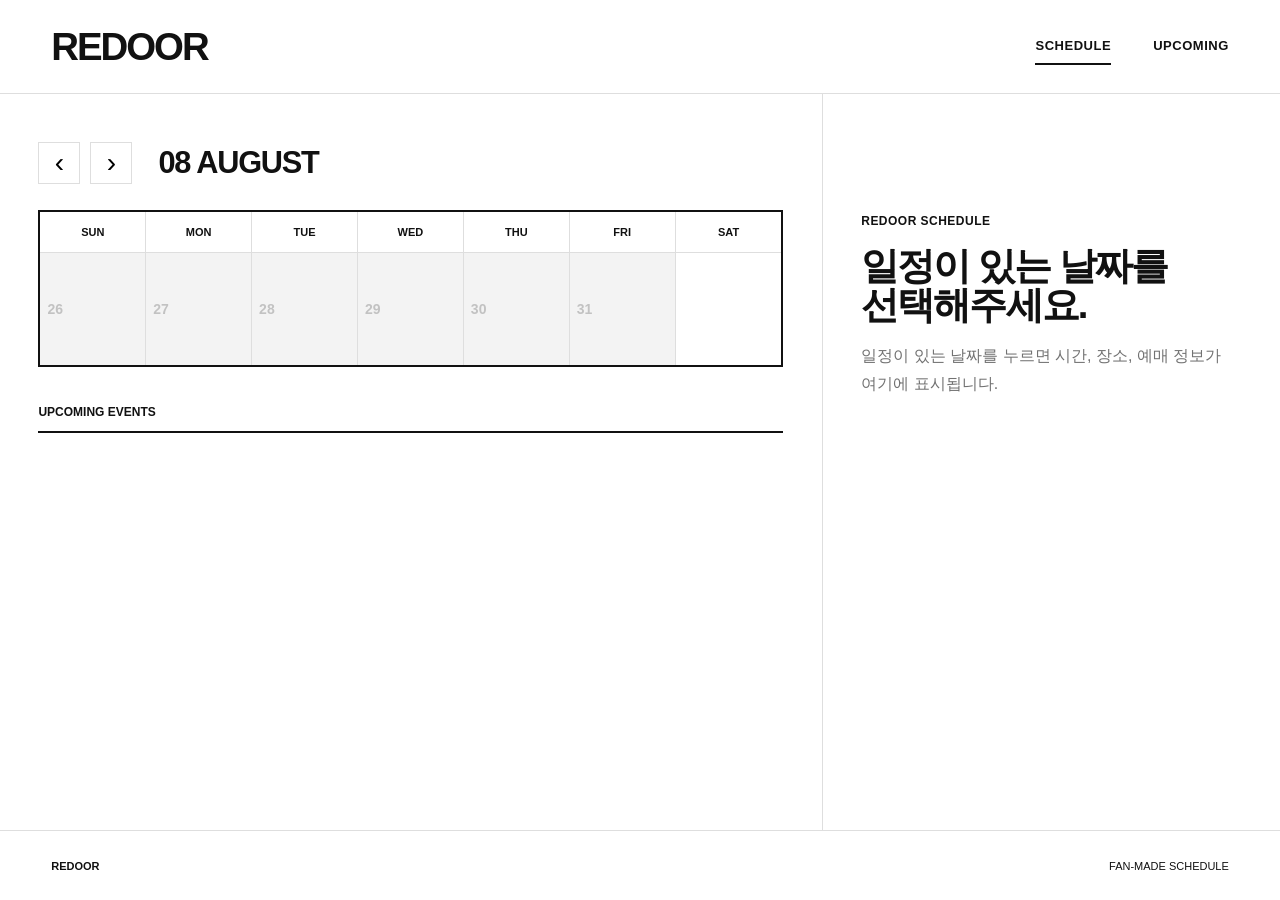
==== index.html @ 94014dc5 "Add files via upload" ====
<!DOCTYPE html>
<html lang="ko">
<head>
  <meta charset="UTF-8" />
  <meta name="viewport" content="width=device-width, initial-scale=1.0" />
  <meta name="description" content="REDOOR schedule calendar" />
  <title>REDOOR Schedule</title>
  <link rel="stylesheet" href="style.css" />
</head>
<body>
  <header class="site-header">
    <a class="brand" href="#" aria-label="REDOOR Schedule 홈">REDOOR</a>
    <nav class="top-nav" aria-label="주요 메뉴">
      <a href="#calendar" class="active">SCHEDULE</a>
      <a href="#upcoming">UPCOMING</a>
    </nav>
  </header>

  <main class="page-shell">
    <section class="calendar-section" id="calendar">
      <div class="calendar-toolbar">
        <div class="month-control">
          <button id="prevMonth" class="icon-button" type="button" aria-label="이전 달">‹</button>
          <button id="nextMonth" class="icon-button" type="button" aria-label="다음 달">›</button>
          <h1 id="monthTitle">AUGUST 2026</h1>
        </div>
      </div>

      <div class="calendar-frame">
        <div class="calendar-grid weekdays" aria-hidden="true">
          <div>SUN</div><div>MON</div><div>TUE</div><div>WED</div>
          <div>THU</div><div>FRI</div><div>SAT</div>
        </div>
        <div id="calendarGrid" class="calendar-grid dates" aria-label="월간 달력"></div>
      </div>

      <section class="upcoming" id="upcoming">
        <div class="section-title">UPCOMING EVENTS</div>
        <div id="upcomingList" class="upcoming-list"></div>
      </section>
    </section>

    <aside id="eventPanel" class="event-panel" aria-live="polite">
      <div class="empty-state">
        <p class="eyebrow">REDOOR SCHEDULE</p>
        <h2>일정이 있는 날짜를 선택해주세요.</h2>
        <p>일정이 있는 날짜를 누르면 시간, 장소, 예매 정보가 여기에 표시됩니다.</p>
      </div>
    </aside>
  </main>

  <footer class="site-footer">
    <strong>REDOOR</strong>
    <span>FAN-MADE SCHEDULE</span>
  </footer>

  <script src="events.js"></script>
  <script src="script.js"></script>
</body>
</html>
---- style.css ----
* {
  box-sizing: border-box;
}

:root {
  --black: #111111;
  --white: #ffffff;
  --inner-line: #dedede;
  --muted: #727272;
  --outside-bg: #f3f3f3;
  --outside-text: #c2c2c2;
  --soft: #f8f8f8;
}

html {
  scroll-behavior: smooth;
}

body {
  margin: 0;
  color: var(--black);
  background: var(--white);
  font-family: Arial, "Pretendard", "Noto Sans KR", sans-serif;
}

button, a {
  font: inherit;
}

.site-header {
  height: 94px;
  padding: 0 4vw;
  border-bottom: 1px solid var(--inner-line);
  display: flex;
  align-items: center;
  justify-content: space-between;
}

.brand {
  color: var(--black);
  text-decoration: none;
  font-size: clamp(28px, 3vw, 44px);
  font-weight: 800;
  letter-spacing: -2px;
}

.top-nav {
  display: flex;
  gap: 42px;
}

.top-nav a {
  color: var(--black);
  text-decoration: none;
  font-size: 13px;
  font-weight: 700;
  letter-spacing: .04em;
  padding: 10px 0;
}

.top-nav a.active {
  border-bottom: 2px solid var(--black);
}

.page-shell {
  min-height: calc(100vh - 164px);
  display: grid;
  grid-template-columns: minmax(0, 1.8fr) minmax(360px, 1fr);
}

.calendar-section {
  padding: 48px 3vw 58px;
  border-right: 1px solid var(--inner-line);
}

.calendar-toolbar {
  display: flex;
  align-items: center;
  justify-content: flex-start;
  gap: 20px;
  margin-bottom: 26px;
}

.month-control {
  display: flex;
  align-items: center;
  gap: 10px;
}

.month-control h1 {
  margin: 0 0 0 16px;
  font-size: clamp(24px, 2.4vw, 36px);
  letter-spacing: -.04em;
}

.icon-button {
  width: 42px;
  height: 42px;
  border: 1px solid var(--inner-line);
  background: var(--white);
  cursor: pointer;
  font-size: 28px;
  line-height: 1;
}

.icon-button:hover {
  background: var(--soft);
}


.calendar-frame {
  border: 2px solid var(--black);
}

.calendar-grid {
  display: grid;
  grid-template-columns: repeat(7, minmax(0, 1fr));
}

.weekdays {
  border-bottom: 1px solid var(--inner-line);
}

.weekdays div {
  padding: 14px 10px;
  text-align: center;
  font-size: 11px;
  font-weight: 800;
}

.weekdays div:not(:last-child) {
  border-right: 1px solid var(--inner-line);
}

.date-cell {
  appearance: none;
  position: relative;
  min-height: 112px;
  padding: 6px 7px;
  border: 0;
  border-right: 1px solid var(--inner-line);
  border-bottom: 1px solid var(--inner-line);
  background: var(--white);
  color: var(--black);
  text-align: left;
  display: block;
}

.date-cell:nth-child(7n) {
  border-right: 0;
}

.date-cell:nth-last-child(-n + 7) {
  border-bottom: 0;
}

.date-cell.other-month {
  color: var(--outside-text);
  background: var(--outside-bg);
}

.date-cell.has-event {
  cursor: pointer;
}

.date-cell.has-event:hover {
  background: var(--soft);
}

.date-cell.selected {
  box-shadow: inset 0 0 0 2px var(--black);
  z-index: 1;
}

.date-number {
  display: block;
  width: auto;
  height: auto;
  margin: 0;
  padding: 0;
  text-align: left;
  font-size: 14px;
  font-weight: 700;
  line-height: 1;
}


.event-title-mini {
  display: block;
  margin-top: 7px;
  padding-right: 2px;
  font-size: 10px;
  font-weight: 700;
  line-height: 1.3;
  word-break: keep-all;
}

.upcoming {
  margin-top: 38px;
}

.section-title {
  padding-bottom: 12px;
  border-bottom: 2px solid var(--black);
  font-size: 12px;
  font-weight: 800;
}

.upcoming-item {
  width: 100%;
  padding: 20px 4px;
  border: 0;
  border-bottom: 1px solid var(--inner-line);
  background: var(--white);
  display: grid;
  grid-template-columns: 105px 1fr auto;
  gap: 20px;
  align-items: center;
  text-align: left;
  cursor: pointer;
}

.upcoming-item:hover {
  background: var(--soft);
}

.upcoming-date {
  font-size: 12px;
  font-weight: 700;
}

.upcoming-title {
  margin-bottom: 5px;
  font-weight: 800;
}

.upcoming-meta,
.upcoming-time {
  color: var(--muted);
  font-size: 12px;
}

.event-panel {
  padding: 48px 3vw;
  min-height: 680px;
}

.empty-state {
  max-width: 470px;
  margin-top: 72px;
}

.eyebrow,
.event-date {
  margin: 0 0 18px;
  font-size: 12px;
  font-weight: 800;
  letter-spacing: .04em;
}

.empty-state h2,
.event-panel h2 {
  margin: 0 0 18px;
  font-size: clamp(30px, 3vw, 48px);
  line-height: 1.02;
  letter-spacing: -.05em;
  word-break: keep-all;
}

.empty-state > p:last-child {
  color: var(--muted);
  line-height: 1.7;
}

.close-button {
  width: 40px;
  height: 40px;
  margin-bottom: 36px;
  border: 1px solid var(--black);
  background: var(--white);
  cursor: pointer;
  font-size: 25px;
}

.event-type {
  display: inline-block;
  margin-bottom: 28px;
  padding: 7px 11px 6px;
  color: var(--white);
  background: var(--black);
  font-size: 10px;
  font-weight: 800;
  letter-spacing: .08em;
}

.detail-list {
  margin-top: 32px;
  border-top: 2px solid var(--black);
}

.detail-row {
  display: grid;
  grid-template-columns: 100px 1fr;
  gap: 22px;
  padding: 20px 0;
  border-bottom: 1px solid var(--inner-line);
}

.detail-label {
  font-size: 12px;
  font-weight: 800;
}

.detail-value {
  line-height: 1.6;
}

.ticket-link {
  display: inline-block;
  padding: 11px 16px;
  color: var(--white);
  background: var(--black);
  text-decoration: none;
  font-size: 12px;
  font-weight: 800;
}

.site-footer {
  min-height: 70px;
  padding: 20px 4vw;
  border-top: 1px solid var(--inner-line);
  display: flex;
  align-items: center;
  justify-content: space-between;
  gap: 20px;
  font-size: 11px;
}

@media (max-width: 980px) {
  .top-nav {
    gap: 20px;
  }

  .page-shell {
    grid-template-columns: 1fr;
  }

  .calendar-section {
    border-right: 0;
  }

  .event-panel {
    border-top: 1px solid var(--inner-line);
    min-height: auto;
  }
}

@media (max-width: 680px) {
  .site-header {
    height: 76px;
  }

  .top-nav a:not(.active) {
    display: none;
  }

  .calendar-section,
  .event-panel {
    padding: 30px 18px 42px;
  }

  .calendar-toolbar {
    align-items: flex-start;
    flex-direction: column;
    margin-bottom: 22px;
  }

  .month-control h1 {
    font-size: 25px;
    margin-left: 6px;
  }

  .date-cell {
    min-height: 76px;
    padding: 5px 6px;
  }

  .date-number {
    width: 26px;
    height: 26px;
    font-size: 12px;
  }

  .event-title-mini {
    display: none;
  }

  .upcoming-item {
    grid-template-columns: 78px 1fr;
    gap: 10px;
  }

  .upcoming-time {
    display: none;
  }

  .detail-row {
    grid-template-columns: 80px 1fr;
  }
}
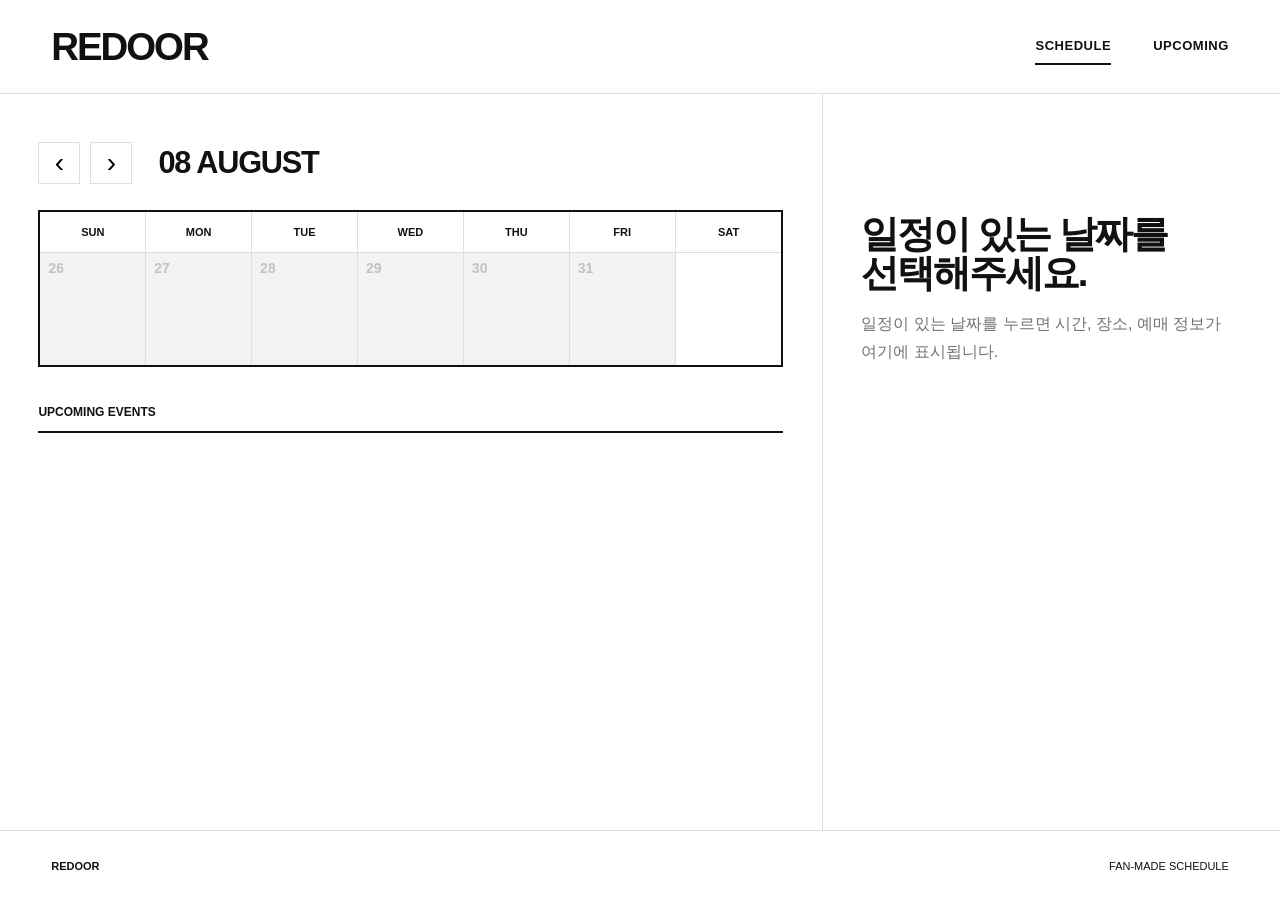
==== commit 75150a7e: "Add files via upload" ====
--- a/index.html
+++ b/index.html
@@ -42,7 +42,6 @@
 
     <aside id="eventPanel" class="event-panel" aria-live="polite">
       <div class="empty-state">
-        <p class="eyebrow">REDOOR SCHEDULE</p>
         <h2>일정이 있는 날짜를 선택해주세요.</h2>
         <p>일정이 있는 날짜를 누르면 시간, 장소, 예매 정보가 여기에 표시됩니다.</p>
       </div>
--- a/style.css
+++ b/style.css
@@ -173,6 +173,9 @@
 }
 
 .date-number {
+  position: absolute;
+  top: 8px;
+  left: 8px;
   display: block;
   width: auto;
   height: auto;
@@ -185,14 +188,32 @@
 }
 
 
+.date-cell.has-event .date-number::after {
+  content: "";
+  display: block;
+  width: 18px;
+  height: 2px;
+  margin-top: 5px;
+  background: var(--black);
+}
+
+
 .event-title-mini {
+  position: absolute;
+  top: 34px;
+  left: 8px;
+  right: 8px;
   display: block;
-  margin-top: 7px;
-  padding-right: 2px;
-  font-size: 10px;
-  font-weight: 700;
+  margin: 0;
+  padding: 0;
+  font-size: 11px;
+  font-weight: 600;
   line-height: 1.3;
   word-break: keep-all;
+  text-align: left;
+  white-space: nowrap;
+  overflow: hidden;
+  text-overflow: ellipsis;
 }
 
 .upcoming {
@@ -386,25 +407,22 @@
   }
 
   .date-number {
-    width: 26px;
-    height: 26px;
-    font-size: 12px;
-  }
-
-  .event-title-mini {
-    display: none;
-  }
-
-  .upcoming-item {
-    grid-template-columns: 78px 1fr;
-    gap: 10px;
-  }
-
-  .upcoming-time {
-    display: none;
-  }
-
-  .detail-row {
-    grid-template-columns: 80px 1fr;
-  }
-}
+  position: absolute;
+  top: 8px;
+  left: 8px;
+  display: block;
+  width: auto;
+  height: auto;
+  margin: 0;
+  padding: 0;
+  text-align: left;
+  font-size: 14px;
+  font-weight: 700;
+  line-height: 1;
+
+  .date-cell.has-event .date-number::after {
+    width: 14px;
+    height: 2px;
+    margin-top: 4px;
+  }
+}
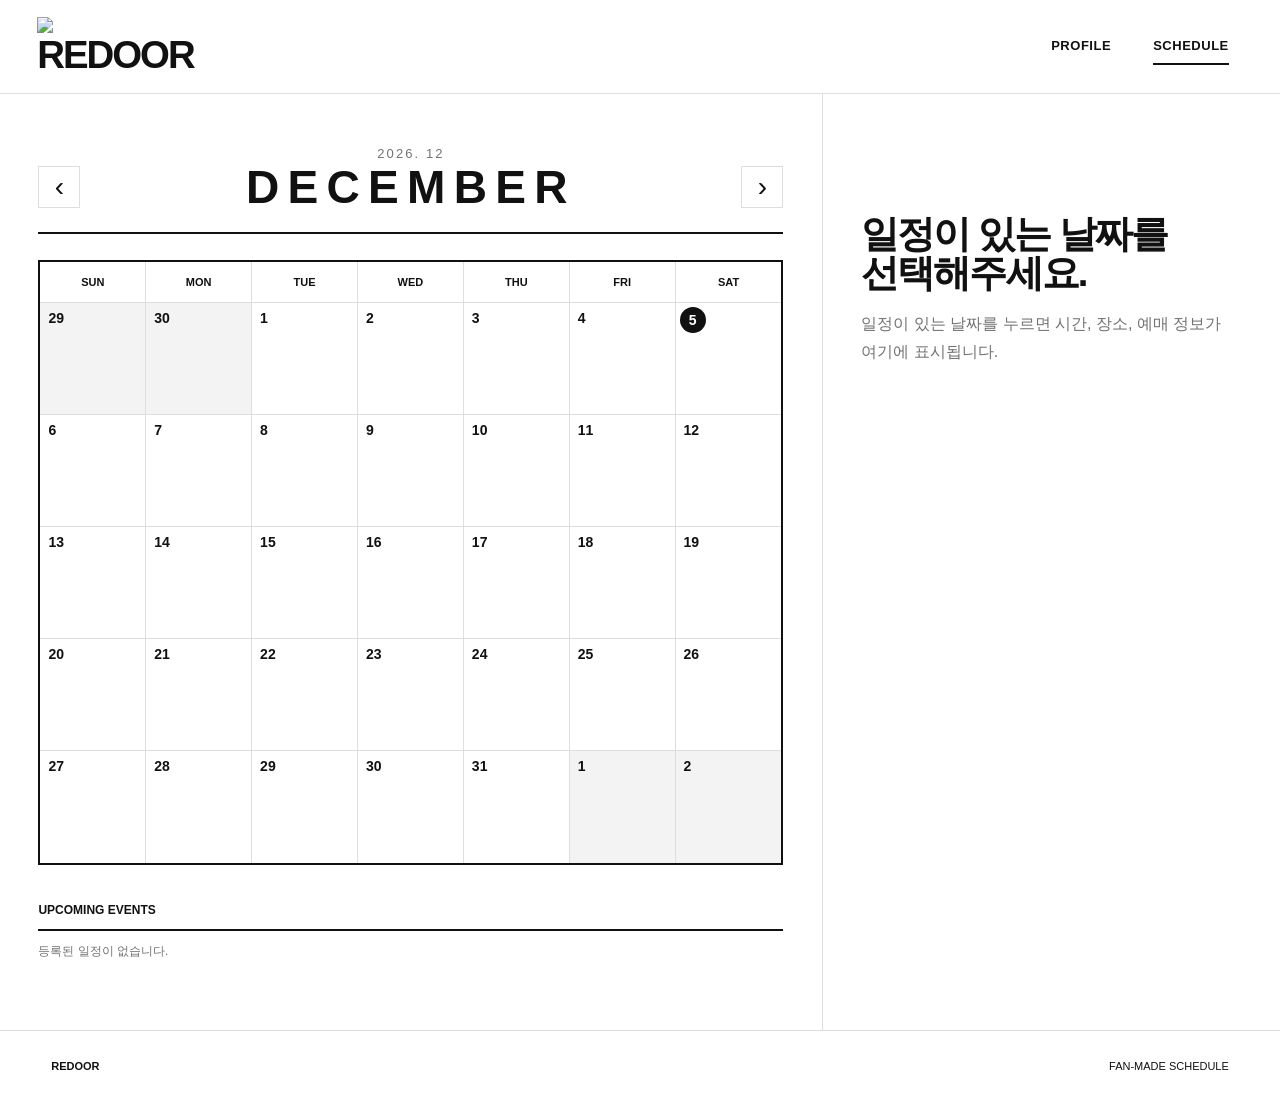
==== commit f64825b3: "Add files via upload" ====
--- a/index.html
+++ b/index.html
@@ -9,10 +9,12 @@
 </head>
 <body>
   <header class="site-header">
-    <a class="brand" href="#" aria-label="REDOOR Schedule 홈">REDOOR</a>
+    <a class="brand" href="#" aria-label="REDOOR Schedule 홈">
+  <img src="IMG_5259.jpeg" alt="REDOOR" class="brand-logo">
+</a>
     <nav class="top-nav" aria-label="주요 메뉴">
+      <a href="profile.html">PROFILE</a>
       <a href="#calendar" class="active">SCHEDULE</a>
-      <a href="#upcoming">UPCOMING</a>
     </nav>
   </header>
 
@@ -21,8 +23,11 @@
       <div class="calendar-toolbar">
         <div class="month-control">
           <button id="prevMonth" class="icon-button" type="button" aria-label="이전 달">‹</button>
+          <div class="month-heading" aria-live="polite">
+            <div id="monthYear" class="month-year">2026. 07</div>
+            <h1 id="monthTitle">JULY</h1>
+          </div>
           <button id="nextMonth" class="icon-button" type="button" aria-label="다음 달">›</button>
-          <h1 id="monthTitle">AUGUST 2026</h1>
         </div>
       </div>
 
--- a/style.css
+++ b/style.css
@@ -23,7 +23,8 @@
   font-family: Arial, "Pretendard", "Noto Sans KR", sans-serif;
 }
 
-button, a {
+button,
+a {
   font: inherit;
 }
 
@@ -44,6 +45,15 @@
   letter-spacing: -2px;
 }
 
+.brand-logo {
+  display: block;
+  width: 165px;
+  max-width: 165px;
+  height: auto;
+  margin-left: -14px;
+  object-fit: contain;
+}
+
 .top-nav {
   display: flex;
   gap: 42px;
@@ -54,7 +64,7 @@
   text-decoration: none;
   font-size: 13px;
   font-weight: 700;
-  letter-spacing: .04em;
+  letter-spacing: 0.04em;
   padding: 10px 0;
 }
 
@@ -90,7 +100,7 @@
 .month-control h1 {
   margin: 0 0 0 16px;
   font-size: clamp(24px, 2.4vw, 36px);
-  letter-spacing: -.04em;
+  letter-spacing: -0.04em;
 }
 
 .icon-button {
@@ -98,6 +108,9 @@
   height: 42px;
   border: 1px solid var(--inner-line);
   background: var(--white);
+  color: var(--black);
+  -webkit-appearance: none;
+  appearance: none;
   cursor: pointer;
   font-size: 28px;
   line-height: 1;
@@ -106,7 +119,6 @@
 .icon-button:hover {
   background: var(--soft);
 }
-
 
 .calendar-frame {
   border: 2px solid var(--black);
@@ -133,6 +145,7 @@
 }
 
 .date-cell {
+  -webkit-appearance: none;
   appearance: none;
   position: relative;
   min-height: 112px;
@@ -187,28 +200,57 @@
   line-height: 1;
 }
 
-
 .date-cell.has-event .date-number::after {
   content: "";
   display: block;
-  width: 18px;
+  width: 17px;
   height: 2px;
-  margin-top: 5px;
+  margin-top: 2px;
   background: var(--black);
 }
 
-
-.event-title-mini {
+.date-cell.has-event .date-number.single-digit::after {
+  width: 13px;
+  margin-left: -2px;
+}
+
+.today .date-number {
+  width: 26px;
+  height: 26px;
+  border-radius: 50%;
+  background: var(--black);
+  color: var(--white) !important;
+  -webkit-text-fill-color: var(--white) !important;
+  display: flex;
+  align-items: center;
+  justify-content: center;
+  top: 4px;
+  left: 4px;
+  z-index: 2;
+}
+
+.event-title-list {
   position: absolute;
   top: 34px;
   left: 8px;
   right: 8px;
+  display: flex;
+  flex-direction: column;
+  gap: 3px;
+  margin: 0;
+  padding: 0;
+  text-align: left;
+  overflow: hidden;
+}
+
+.event-title-mini {
   display: block;
+  min-width: 0;
   margin: 0;
   padding: 0;
   font-size: 11px;
   font-weight: 600;
-  line-height: 1.3;
+  line-height: 1.25;
   word-break: keep-all;
   text-align: left;
   white-space: nowrap;
@@ -233,6 +275,9 @@
   border: 0;
   border-bottom: 1px solid var(--inner-line);
   background: var(--white);
+  color: var(--black);
+  -webkit-appearance: none;
+  appearance: none;
   display: grid;
   grid-template-columns: 105px 1fr auto;
   gap: 20px;
@@ -264,6 +309,12 @@
 .event-panel {
   padding: 48px 3vw;
   min-height: 680px;
+  overflow: hidden;
+}
+
+.event-panel img {
+  max-width: 100%;
+  height: auto;
 }
 
 .empty-state {
@@ -274,9 +325,9 @@
 .eyebrow,
 .event-date {
   margin: 0 0 18px;
-  font-size: 12px;
+  font-size: 24px;
   font-weight: 800;
-  letter-spacing: .04em;
+  letter-spacing: 0.02em;
 }
 
 .empty-state h2,
@@ -284,7 +335,7 @@
   margin: 0 0 18px;
   font-size: clamp(30px, 3vw, 48px);
   line-height: 1.02;
-  letter-spacing: -.05em;
+  letter-spacing: -0.05em;
   word-break: keep-all;
 }
 
@@ -299,6 +350,9 @@
   margin-bottom: 36px;
   border: 1px solid var(--black);
   background: var(--white);
+  color: var(--black);
+  -webkit-appearance: none;
+  appearance: none;
   cursor: pointer;
   font-size: 25px;
 }
@@ -311,7 +365,7 @@
   background: var(--black);
   font-size: 10px;
   font-weight: 800;
-  letter-spacing: .08em;
+  letter-spacing: 0.08em;
 }
 
 .detail-list {
@@ -337,13 +391,27 @@
 }
 
 .ticket-link {
-  display: inline-block;
-  padding: 11px 16px;
-  color: var(--white);
-  background: var(--black);
-  text-decoration: none;
-  font-size: 12px;
-  font-weight: 800;
+  display: inline;
+  padding: 0;
+  margin: 0;
+  border: none;
+  border-radius: 0;
+  background: transparent;
+  color: var(--black);
+  text-decoration: underline;
+  text-decoration-thickness: 1px;
+  text-underline-offset: 2px;
+  font-size: inherit;
+  font-weight: 600;
+  transition: opacity 0.2s ease;
+}
+
+.ticket-link:hover {
+  opacity: 0.65;
+}
+
+.ticket-link:visited {
+  color: var(--black);
 }
 
 .site-footer {
@@ -357,6 +425,24 @@
   font-size: 11px;
 }
 
+button,
+button:visited,
+button:active,
+button:focus {
+  color: var(--black);
+  -webkit-text-fill-color: var(--black);
+}
+
+.today .date-number {
+  color: var(--white) !important;
+  -webkit-text-fill-color: var(--white) !important;
+}
+
+.upcoming-item,
+.upcoming-item * {
+  color: inherit;
+}
+
 @media (max-width: 980px) {
   .top-nav {
     gap: 20px;
@@ -371,8 +457,8 @@
   }
 
   .event-panel {
+    min-height: auto;
     border-top: 1px solid var(--inner-line);
-    min-height: auto;
   }
 }
 
@@ -381,8 +467,10 @@
     height: 76px;
   }
 
-  .top-nav a:not(.active) {
-    display: none;
+  .brand-logo {
+    width: 145px;
+    max-width: 145px;
+    margin-left: -10px;
   }
 
   .calendar-section,
@@ -397,8 +485,8 @@
   }
 
   .month-control h1 {
+    margin-left: 6px;
     font-size: 25px;
-    margin-left: 6px;
   }
 
   .date-cell {
@@ -407,22 +495,144 @@
   }
 
   .date-number {
-  position: absolute;
-  top: 8px;
-  left: 8px;
-  display: block;
-  width: auto;
-  height: auto;
-  margin: 0;
-  padding: 0;
-  text-align: left;
-  font-size: 14px;
-  font-weight: 700;
-  line-height: 1;
+    top: 8px;
+    left: 8px;
+    font-size: 14px;
+  }
 
   .date-cell.has-event .date-number::after {
     width: 14px;
     height: 2px;
-    margin-top: 4px;
-  }
-}
+    margin-top: 2px;
+  }
+
+  .event-title-list {
+    top: 29px;
+    left: 6px;
+    right: 6px;
+    gap: 2px;
+  }
+
+  .event-title-mini {
+    font-size: 8px;
+    line-height: 1.15;
+  }
+
+  .upcoming-item {
+    grid-template-columns: 92px 1fr auto;
+    gap: 12px;
+  }
+
+  .detail-row {
+    grid-template-columns: 84px 1fr;
+    gap: 14px;
+  }
+}
+
+
+
+
+/* 월 이동 영역: 화살표를 달력 양 끝선에 맞추고 월 제목은 가운데 */
+.calendar-toolbar {
+  display: block;
+  margin-bottom: 26px;
+}
+
+.month-control {
+  position: relative;
+  width: 100%;
+  min-height: 92px;
+  padding: 0 0 16px;
+  border-bottom: 2px solid var(--black);
+  display: flex;
+  align-items: center;
+  justify-content: center;
+}
+
+.month-heading {
+  display: flex;
+  flex-direction: column;
+  align-items: center;
+  justify-content: center;
+  gap: 4px;
+  line-height: 1;
+}
+
+.month-year {
+  color: var(--muted);
+  font-size: 13px;
+  font-weight: 500;
+  letter-spacing: 0.16em;
+}
+
+.month-heading h1 {
+  margin: 0;
+  text-align: center;
+  font-size: clamp(34px, 3.6vw, 50px);
+  letter-spacing: 0.18em;
+  line-height: 1;
+}
+
+#prevMonth,
+#nextMonth {
+  position: absolute;
+  top: 50%;
+  transform: translateY(-50%);
+}
+
+#prevMonth {
+  left: 0;
+}
+
+#nextMonth {
+  right: 0;
+}
+
+/* 맨 위 REDOOR 로고를 현재 달로 돌아가는 홈 버튼으로 사용 */
+.brand {
+  cursor: pointer;
+}
+
+.brand:focus-visible {
+  outline: 2px solid var(--black);
+  outline-offset: 4px;
+}
+
+@media (max-width: 680px) {
+  .calendar-toolbar {
+    margin-bottom: 22px;
+  }
+
+  .month-control {
+    width: 100%;
+    min-height: 78px;
+    padding-bottom: 13px;
+  }
+
+  .month-heading h1 {
+    margin: 0;
+    font-size: 31px;
+  }
+
+  .month-year {
+    font-size: 11px;
+  }
+}
+
+
+/* 여러 예매처 링크 표시 */
+.ticket-list {
+  display: flex;
+  flex-wrap: wrap;
+  align-items: center;
+  gap: 4px 0;
+}
+
+.ticket-separator {
+  margin: 0 5px;
+  color: var(--muted);
+}
+
+.ticket-text {
+  color: var(--black);
+}
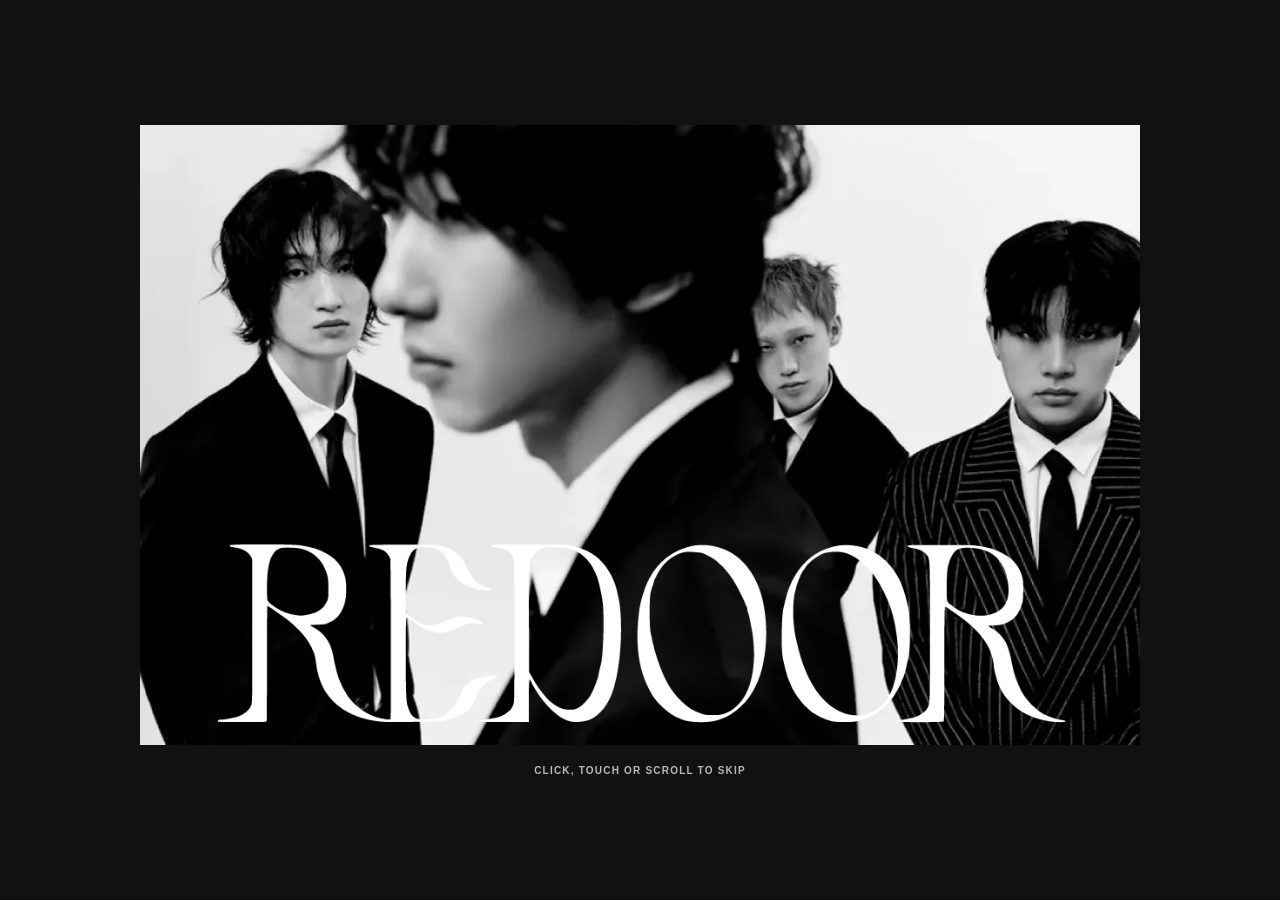
==== commit 7cc764bf: "Add files via upload" ====
--- a/index.html
+++ b/index.html
@@ -3,62 +3,73 @@
 <head>
   <meta charset="UTF-8" />
   <meta name="viewport" content="width=device-width, initial-scale=1.0" />
-  <meta name="description" content="REDOOR schedule calendar" />
-  <title>REDOOR Schedule</title>
-  <link rel="stylesheet" href="style.css" />
+  <meta name="description" content="REDOOR profile" />
+  <title>REDOOR Profile</title>
+  <meta property="og:type" content="website" />
+  <meta property="og:title" content="REDOOR" />
+  <meta property="og:description" content="REDOOR FAN-MADE PAGE" />
+  <meta property="og:url" content="https://band-redoor.github.io/Redoor-page/" />
+  <meta property="og:image" content="https://band-redoor.github.io/Redoor-page/%EC%82%AC%EC%A7%84%2Bredoor.jpg" />
+  <meta property="og:image:alt" content="REDOOR 단체사진" />
+  <meta name="twitter:card" content="summary_large_image" />
+  <link rel="stylesheet" href="profile.css" />
 </head>
 <body>
-  <header class="site-header">
-    <a class="brand" href="#" aria-label="REDOOR Schedule 홈">
-  <img src="IMG_5259.jpeg" alt="REDOOR" class="brand-logo">
-</a>
-    <nav class="top-nav" aria-label="주요 메뉴">
-      <a href="profile.html">PROFILE</a>
-      <a href="#calendar" class="active">SCHEDULE</a>
+  <div id="profileIntro" class="profile-intro" aria-hidden="true">
+    <div class="intro-image">
+      <img src="사진+redoor.jpg" alt="리도어 단체사진" />
+    </div>
+    <p>CLICK, TOUCH OR SCROLL TO SKIP</p>
+  </div>
+
+  <header class="profile-header">
+    <a class="profile-brand" href="index.html" aria-label="REDOOR Profile 홈">
+      <img src="IMG_5259.jpeg" alt="REDOOR" />
+    </a>
+    <nav class="profile-nav" aria-label="주요 메뉴">
+      <a class="active" href="index.html">PROFILE</a>
+      <a href="schedule.html">SCHEDULE</a>
     </nav>
   </header>
 
-  <main class="page-shell">
-    <section class="calendar-section" id="calendar">
-      <div class="calendar-toolbar">
-        <div class="month-control">
-          <button id="prevMonth" class="icon-button" type="button" aria-label="이전 달">‹</button>
-          <div class="month-heading" aria-live="polite">
-            <div id="monthYear" class="month-year">2026. 07</div>
-            <h1 id="monthTitle">JULY</h1>
-          </div>
-          <button id="nextMonth" class="icon-button" type="button" aria-label="다음 달">›</button>
-        </div>
-      </div>
-
-      <div class="calendar-frame">
-        <div class="calendar-grid weekdays" aria-hidden="true">
-          <div>SUN</div><div>MON</div><div>TUE</div><div>WED</div>
-          <div>THU</div><div>FRI</div><div>SAT</div>
-        </div>
-        <div id="calendarGrid" class="calendar-grid dates" aria-label="월간 달력"></div>
-      </div>
-
-      <section class="upcoming" id="upcoming">
-        <div class="section-title">UPCOMING EVENTS</div>
-        <div id="upcomingList" class="upcoming-list"></div>
-      </section>
+  <main class="profile-main">
+    <section class="profile-title-row" aria-labelledby="profileTitle">
+      <h1 id="profileTitle">PROFILE</h1>
     </section>
 
-    <aside id="eventPanel" class="event-panel" aria-live="polite">
-      <div class="empty-state">
-        <h2>일정이 있는 날짜를 선택해주세요.</h2>
-        <p>일정이 있는 날짜를 누르면 시간, 장소, 예매 정보가 여기에 표시됩니다.</p>
-      </div>
-    </aside>
+    <section class="member-grid" aria-label="리도어 멤버">
+      <article class="member-card">
+        <div class="member-photo-frame"><img class="member-photo" src="이등대.jfif" alt="이등대" /></div>
+        <h2>이등대 <span>(보컬)</span></h2>
+        <p>1999. 01. 01</p>
+        <a class="member-instagram" href="https://www.instagram.com/olsm_/" target="_blank" rel="noopener">INSTAGRAM ↗</a>
+      </article>
+      <article class="member-card">
+        <div class="member-photo-frame"><img class="member-photo" src="최승현.jfif" alt="최승현" /></div>
+        <h2>최승현 <span>(기타)</span></h2>
+        <p>1997. 05. 12</p>
+        <a class="member-instagram" href="https://www.instagram.com/_ogam/" target="_blank" rel="noopener">INSTAGRAM ↗</a>
+      </article>
+      <article class="member-card">
+        <div class="member-photo-frame"><img class="member-photo" src="주상욱.jfif" alt="주상욱" /></div>
+        <h2>주상욱 <span>(드럼)</span></h2>
+        <p>1998. 08. 26</p>
+        <a class="member-instagram" href="https://www.instagram.com/joosangug/" target="_blank" rel="noopener">INSTAGRAM ↗</a>
+      </article>
+      <article class="member-card">
+        <div class="member-photo-frame"><img class="member-photo" src="박세웅.jfif" alt="박세웅" /></div>
+        <h2>박세웅 <span>(베이스)</span></h2>
+        <p>1998. 04. 17</p>
+        <a class="member-instagram" href="https://www.instagram.com/basswoong/" target="_blank" rel="noopener">INSTAGRAM ↗</a>
+      </article>
+    </section>
   </main>
 
-  <footer class="site-footer">
+  <footer class="profile-footer">
     <strong>REDOOR</strong>
-    <span>FAN-MADE SCHEDULE</span>
+    <span>FAN-MADE PROFILE</span>
   </footer>
 
-  <script src="events.js"></script>
-  <script src="script.js"></script>
+  <script src="profile.js"></script>
 </body>
 </html>
--- a/profile.css
+++ b/profile.css
@@ -0,0 +1,256 @@
+:root {
+  --black: #111111;
+  --white: #ffffff;
+  --line: #dedede;
+  --muted: #727272;
+  --placeholder: #eeeeee;
+}
+
+* {
+  box-sizing: border-box;
+}
+
+body {
+  margin: 0;
+  color: var(--black);
+  background: var(--white);
+  font-family: Arial, "Pretendard", "Noto Sans KR", sans-serif;
+}
+
+a {
+  color: inherit;
+  text-decoration: none;
+}
+
+.profile-header {
+  height: 94px;
+  padding: 0 4vw;
+  border-bottom: 1px solid var(--line);
+  display: flex;
+  align-items: center;
+  justify-content: space-between;
+}
+
+.profile-brand img {
+  display: block;
+  width: 190px;
+  height: auto;
+  margin-left: -14px;
+}
+
+.profile-nav {
+  display: flex;
+  gap: 42px;
+}
+
+.profile-nav a {
+  padding: 10px 0;
+  border-bottom: 2px solid transparent;
+  font-size: 13px;
+  font-weight: 700;
+  letter-spacing: 0.04em;
+}
+
+.profile-nav a.active {
+  border-bottom-color: var(--black);
+}
+
+.profile-main {
+  min-height: calc(100vh - 164px);
+  padding: 48px 4vw 58px;
+}
+
+.profile-title-row {
+  padding-bottom: 14px;
+  border-bottom: 2px solid var(--black);
+  display: flex;
+  align-items: end;
+  justify-content: space-between;
+}
+
+.profile-title-row h1 {
+  margin: 0;
+  font-size: clamp(32px, 3vw, 36px);
+  line-height: 0.9;
+  letter-spacing: -0.07em;
+}
+
+.member-grid {
+  display: grid;
+  grid-template-columns: repeat(4, minmax(0, 1fr));
+  gap: 28px;
+  padding: 30px 0 38px;
+}
+
+.member-card {
+  min-width: 0;
+}
+
+.member-photo-frame {
+  aspect-ratio: 4 / 5;
+  background: var(--placeholder);
+  overflow: hidden;
+}
+
+.member-photo {
+  display: block;
+  width: 100%;
+  height: 100%;
+  object-fit: cover;
+  transition: transform 320ms ease;
+}
+
+.member-card h2 {
+  margin: 15px 0 7px;
+  font-size: clamp(20px, 2vw, 30px);
+  letter-spacing: -0.05em;
+}
+
+.member-card h2 span {
+  font-size: 0.62em;
+  font-weight: 600;
+  white-space: nowrap;
+}
+
+.member-card p {
+  margin: 0 0 0 5px;
+  color: var(--muted);
+  font-size: 11px;
+  font-weight: 500;
+  letter-spacing: 0.06em;
+}
+
+.member-instagram {
+  display: inline-block;
+  margin-top: 4px;
+  margin-left: 5px;
+  color: var(--muted);
+  font-size: 11px;
+  font-weight: 500;
+  letter-spacing: 0.06em;
+  transition: color 180ms ease;
+}
+
+@media (hover: hover) and (pointer: fine) {
+  .member-card:hover .member-photo {
+    transform: scale(1.025);
+  }
+
+  .member-instagram:hover {
+    color: var(--black);
+  }
+}
+
+.profile-footer {
+  min-height: 70px;
+  padding: 0 4vw;
+  border-top: 1px solid var(--line);
+  display: flex;
+  align-items: center;
+  justify-content: space-between;
+  font-size: 11px;
+  letter-spacing: 0.08em;
+}
+
+.profile-footer strong {
+  font-size: 12px;
+}
+
+.profile-intro {
+  position: fixed;
+  inset: 0;
+  z-index: 10;
+  background: var(--black);
+  color: var(--white);
+  display: flex;
+  flex-direction: column;
+  align-items: center;
+  justify-content: center;
+  gap: 20px;
+  opacity: 1;
+  transition: opacity 900ms cubic-bezier(0.22, 1, 0.36, 1), visibility 0s linear 900ms;
+}
+
+.profile-intro.is-hidden {
+  visibility: hidden;
+  opacity: 0;
+  pointer-events: none;
+}
+
+.intro-image {
+  width: min(82vw, 1000px);
+  height: min(58vw, 620px);
+  background: #2b2b2b;
+  overflow: hidden;
+}
+
+.intro-image img {
+  display: block;
+  width: calc(100% + 3px);
+  height: calc(100% + 3px);
+  max-width: none;
+  object-fit: cover;
+  transform: translate(-3px, -3px);
+}
+
+.profile-intro p {
+  margin: 0;
+  color: #b9b9b9;
+  font-size: 10px;
+  font-weight: 700;
+  letter-spacing: 0.12em;
+}
+
+@media (max-width: 680px) {
+  .profile-header {
+    height: 76px;
+  }
+
+  .profile-brand img {
+    width: 170px;
+    margin-left: -10px;
+  }
+
+  .profile-nav {
+    gap: 18px;
+  }
+
+  .profile-nav a {
+    font-size: 11px;
+  }
+
+  .profile-main {
+    padding: 30px 18px 42px;
+  }
+
+  .profile-title-row h1 {
+    font-size: 32px;
+  }
+
+  .member-grid {
+    grid-template-columns: repeat(2, minmax(0, 1fr));
+    gap: 24px 14px;
+    padding-top: 24px;
+  }
+
+  .member-card h2 {
+    margin-top: 10px;
+    font-size: 22px;
+  }
+
+  .profile-footer {
+    min-height: 62px;
+    padding: 0 18px;
+  }
+
+  .intro-image {
+    width: 88vw;
+    height: 59vw;
+  }
+}
+
+@media (prefers-reduced-motion: reduce) {
+  .profile-intro {
+    transition: none;
+  }
+}
